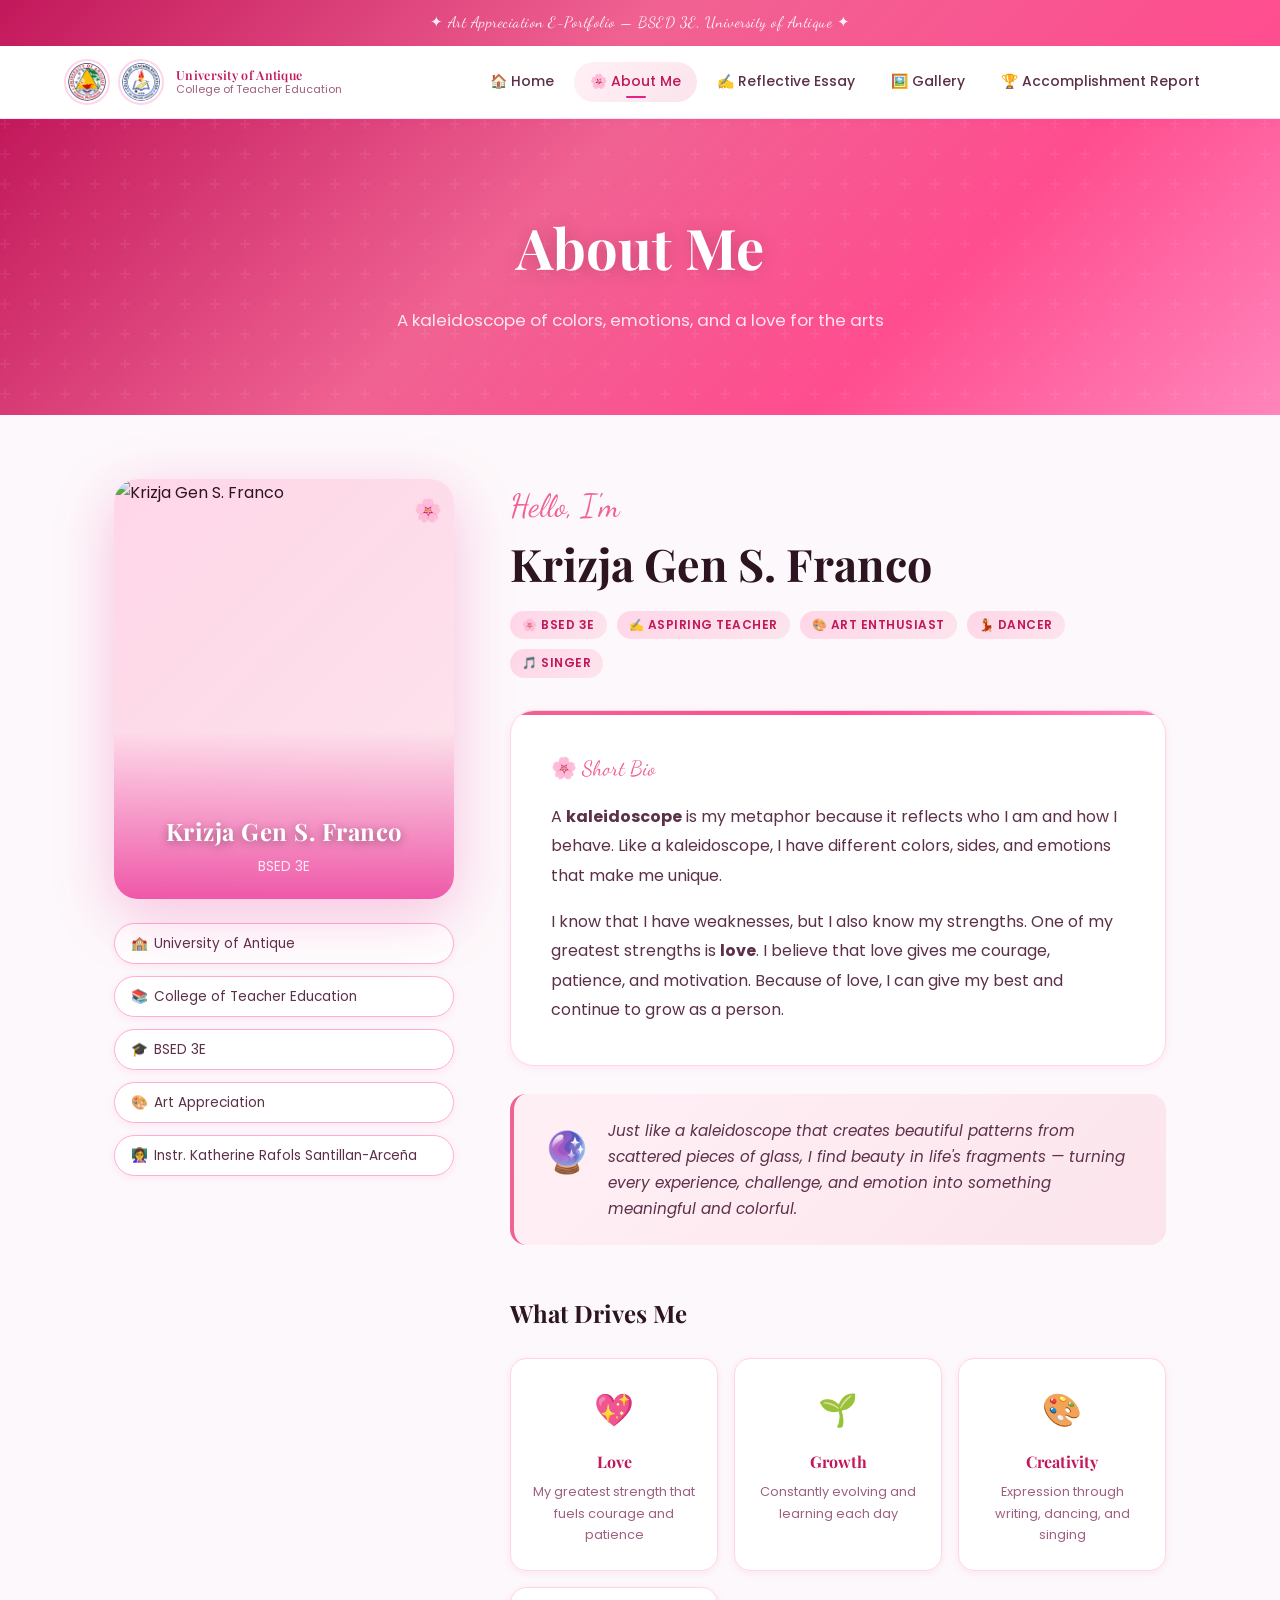
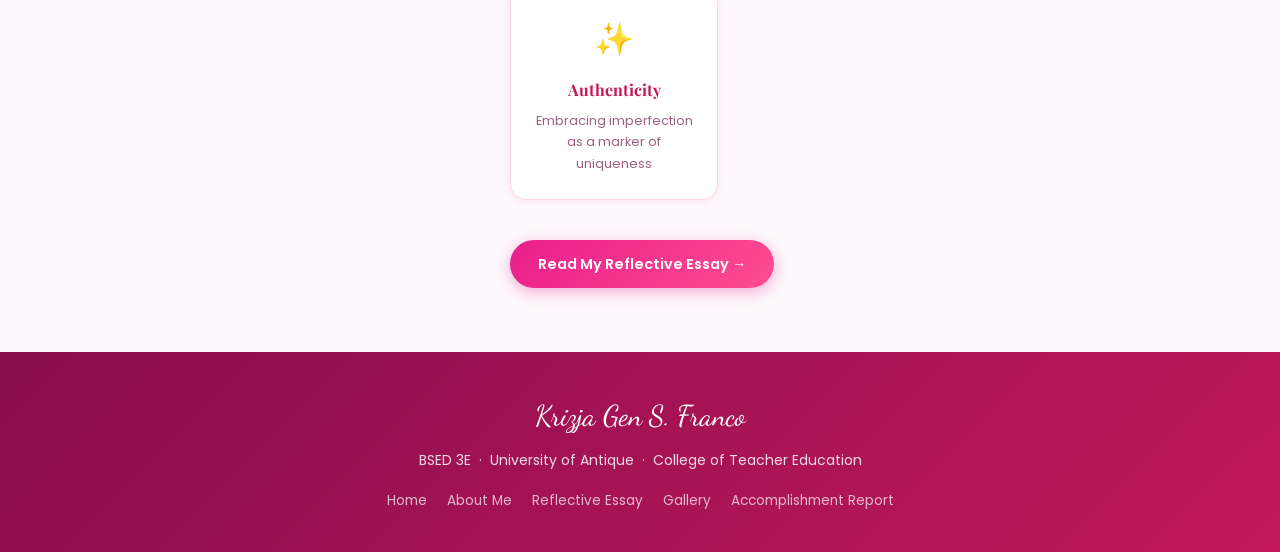
==== Aboutme.html @ 22bf7a2f "first commit" ====
<!DOCTYPE html>
<html lang="en">
<head>
  <meta charset="UTF-8" />
  <meta name="viewport" content="width=device-width, initial-scale=1.0" />
  <title>About Me | Krizja Gen Franco – Art Appreciation E-Portfolio</title>
  <meta name="description" content="Meet Krizja Gen S. Franco, BSED 3E student at the University of Antique, College of Teacher Education." />
  <link rel="stylesheet" href="styles.css" />
  <style>
    /* ── ABOUT PAGE SPECIFIC ── */
    .about-wrap {
      max-width: 1100px;
      margin: 0 auto;
      padding: 64px 24px;
    }

    /* Profile section */
    .profile-section {
      display: grid;
      grid-template-columns: 340px 1fr;
      gap: 56px;
      align-items: start;
    }

    .profile-photo-col {
      position: sticky;
      top: 96px;
    }

    .profile-photo-frame {
      position: relative;
      border-radius: var(--radius-lg);
      overflow: hidden;
      box-shadow: var(--shadow-xl);
    }

    .profile-photo-frame::before {
      content: '';
      position: absolute;
      inset: 0;
      background: linear-gradient(to bottom, transparent 60%, rgba(233, 30, 140, 0.7));
      z-index: 1;
      pointer-events: none;
    }

    /* Decorative corner ornaments */
    .profile-photo-frame::after {
      content: '🌸';
      position: absolute;
      top: 12px;
      right: 12px;
      font-size: 1.4rem;
      z-index: 2;
    }

    .profile-photo {
      width: 100%;
      height: 420px;
      object-fit: cover;
      display: block;
      background: linear-gradient(135deg, var(--pink-100), var(--blush));
    }

    .profile-photo-placeholder {
      width: 100%;
      height: 420px;
      background: linear-gradient(135deg, var(--pink-100), var(--blush));
      display: flex;
      flex-direction: column;
      align-items: center;
      justify-content: center;
      font-size: 5rem;
      gap: 16px;
    }

    .profile-photo-placeholder p {
      font-family: var(--font-accent);
      font-size: 1.1rem;
      color: var(--pink-400);
    }

    .profile-badge {
      position: absolute;
      bottom: 20px;
      left: 0;
      right: 0;
      z-index: 2;
      text-align: center;
    }

    .profile-badge h2 {
      font-family: var(--font-display);
      font-size: 1.5rem;
      color: white;
      text-shadow: 0 2px 10px rgba(0,0,0,0.4);
      letter-spacing: 0.5px;
    }

    .profile-badge .course {
      font-size: 0.85rem;
      color: rgba(255,255,255,0.85);
      margin-top: 4px;
    }

    /* Upload hint */
    .upload-hint {
      margin-top: 16px;
      text-align: center;
      padding: 12px 16px;
      background: var(--pink-50);
      border-radius: var(--radius-md);
      border: 2px dashed var(--pink-200);
      font-size: 0.8rem;
      color: var(--text-light);
    }

    /* Profile info */
    .profile-info-col {}

    .profile-info-col .greeting {
      font-family: var(--font-accent);
      font-size: 2rem;
      color: var(--pink-400);
      margin-bottom: 4px;
    }

    .profile-info-col h1 {
      font-family: var(--font-display);
      font-size: clamp(1.8rem, 3.5vw, 2.8rem);
      color: var(--text-dark);
      line-height: 1.2;
    }

    .info-chips {
      display: flex;
      flex-wrap: wrap;
      gap: 10px;
      margin-top: 20px;
    }

    .info-chip {
      display: flex;
      align-items: center;
      gap: 6px;
      padding: 8px 16px;
      background: white;
      border: 1px solid var(--pink-200);
      border-radius: var(--radius-xl);
      font-size: 0.85rem;
      color: var(--text-mid);
      box-shadow: var(--shadow-sm);
    }

    .info-chip .chip-icon { color: var(--pink-400); }

    /* Bio card */
    .bio-card {
      background: white;
      border-radius: var(--radius-lg);
      padding: 40px;
      margin-top: 32px;
      border: 1px solid var(--pink-100);
      box-shadow: var(--shadow-sm);
      position: relative;
      overflow: hidden;
    }

    .bio-card::before {
      content: '';
      position: absolute;
      top: 0;
      left: 0;
      right: 0;
      height: 4px;
      background: linear-gradient(90deg, var(--pink-400), var(--rose), var(--pink-300));
    }

    .bio-label {
      font-family: var(--font-accent);
      font-size: 1.3rem;
      color: var(--pink-400);
      margin-bottom: 16px;
      display: flex;
      align-items: center;
      gap: 8px;
    }

    .bio-text {
      font-size: 1rem;
      color: var(--text-mid);
      line-height: 1.85;
    }

    .bio-text p + p {
      margin-top: 16px;
    }

    /* Metaphor callout */
    .metaphor-callout {
      margin-top: 28px;
      padding: 24px 28px;
      background: linear-gradient(135deg, var(--pink-50), var(--blush));
      border-radius: var(--radius-md);
      border-left: 4px solid var(--pink-400);
      display: flex;
      gap: 16px;
      align-items: flex-start;
    }

    .metaphor-callout .icon {
      font-size: 2.5rem;
      flex-shrink: 0;
    }

    .metaphor-callout p {
      font-size: 0.95rem;
      color: var(--text-mid);
      line-height: 1.7;
      font-style: italic;
    }

    /* Values section */
    .values-section {
      margin-top: 48px;
    }

    .values-section h3 {
      font-family: var(--font-display);
      font-size: 1.5rem;
      color: var(--text-dark);
      margin-bottom: 24px;
    }

    .values-grid {
      display: grid;
      grid-template-columns: repeat(auto-fit, minmax(180px, 1fr));
      gap: 16px;
    }

    .value-card {
      background: white;
      border: 1px solid var(--pink-100);
      border-radius: var(--radius-md);
      padding: 24px 20px;
      text-align: center;
      transition: all var(--transition);
      box-shadow: var(--shadow-sm);
    }

    .value-card:hover {
      transform: translateY(-4px);
      box-shadow: var(--shadow-md);
      border-color: var(--pink-300);
    }

    .value-card .icon { font-size: 2rem; margin-bottom: 10px; }
    .value-card h4 {
      font-family: var(--font-display);
      font-size: 1rem;
      color: var(--pink-600);
    }
    .value-card p {
      font-size: 0.8rem;
      color: var(--text-light);
      margin-top: 6px;
    }

    @media (max-width: 900px) {
      .profile-section {
        grid-template-columns: 1fr;
      }
      .profile-photo-col { position: static; }
      .profile-photo, .profile-photo-placeholder { height: 320px; }
    }
  </style>
</head>
<body>

  <!-- TOP BANNER -->
  <div class="top-banner">
    ✦ Art Appreciation E-Portfolio — BSED 3E, University of Antique ✦
  </div>

  <!-- NAVIGATION -->
  <nav class="navbar" role="navigation">
    <div class="nav-container">
      <div class="nav-brand">
        <div class="nav-logos">
          <img src="UA LOGO.png"  alt="University of Antique Logo"        class="nav-logo-img" />
          <img src="CTE LOGO.png" alt="College of Teacher Education Logo" class="nav-logo-img" />
        </div>
        <div class="nav-brand-text">
          <span class="uni-name">University of Antique</span>
          <span class="college-name">College of Teacher Education</span>
        </div>
      </div>
      <ul class="nav-links" id="navLinks">
        <li><a href="Home.html"                      >🏠 Home</a></li>
        <li><a href="Aboutme.html"              class="active">🌸 About Me</a></li>
        <li><a href="ReflectiveEssay.html"             >✍️ Reflective Essay</a></li>
        <li><a href="Media.html"                       >🖼️ Gallery</a></li>
        <li><a href="AccomplishmentReport.html"        >🏆 Accomplishment Report</a></li>
      </ul>
      <div class="nav-toggle" id="navToggle" role="button" aria-label="Open menu">
        <span></span><span></span><span></span>
      </div>
    </div>
  </nav>

  <!-- PAGE HERO -->
  <div class="page-hero">
    <h1>About Me</h1>
    <p>A kaleidoscope of colors, emotions, and a love for the arts</p>
  </div>

  <!-- CONTENT -->
  <div class="about-wrap">
    <div class="profile-section">

      <!-- LEFT: Photo Column -->
      <div class="profile-photo-col">
        <div class="profile-photo-frame">
          <!-- Profile photo: save your photo as profile.jpg in this folder -->
          <img
            src="profile.jpg"
            alt="Krizja Gen S. Franco"
            class="profile-photo"
            id="profileImg"
          />
          <div class="profile-badge">
            <h2>Krizja Gen S. Franco</h2>
            <p class="course">BSED 3E</p>
          </div>
        </div>

        <div style="margin-top:24px; display:flex; flex-direction:column; gap:12px;">
          <div class="info-chip"><span class="chip-icon">🏫</span> University of Antique</div>
          <div class="info-chip"><span class="chip-icon">📚</span> College of Teacher Education</div>
          <div class="info-chip"><span class="chip-icon">🎓</span> BSED 3E</div>
          <div class="info-chip"><span class="chip-icon">🎨</span> Art Appreciation</div>
          <div class="info-chip"><span class="chip-icon">👩‍🏫</span> Instr. Katherine Rafols Santillan-Arceña</div>
        </div>
      </div>

      <!-- RIGHT: Info Column -->
      <div class="profile-info-col">
        <p class="greeting">Hello, I'm</p>
        <h1>Krizja Gen S. Franco</h1>

        <div class="info-chips">
          <span class="pink-tag">🌸 BSED 3E</span>
          <span class="pink-tag">✍️ Aspiring Teacher</span>
          <span class="pink-tag">🎨 Art Enthusiast</span>
          <span class="pink-tag">💃 Dancer</span>
          <span class="pink-tag">🎵 Singer</span>
        </div>

        <!-- Bio Card -->
        <div class="bio-card">
          <div class="bio-label">🌸 Short Bio</div>
          <div class="bio-text">
            <p>
              A <strong>kaleidoscope</strong> is my metaphor because it reflects who I am and how I behave. Like a kaleidoscope, I have different colors, sides, and emotions that make me unique.
            </p>
            <p>
              I know that I have weaknesses, but I also know my strengths. One of my greatest strengths is <strong>love</strong>. I believe that love gives me courage, patience, and motivation. Because of love, I can give my best and continue to grow as a person.
            </p>
          </div>
        </div>

        <!-- Metaphor Callout -->
        <div class="metaphor-callout">
          <span class="icon">🔮</span>
          <p>
            Just like a kaleidoscope that creates beautiful patterns from scattered pieces of glass, I find beauty in life's fragments — turning every experience, challenge, and emotion into something meaningful and colorful.
          </p>
        </div>

        <!-- Values -->
        <div class="values-section">
          <h3>What Drives Me</h3>
          <div class="values-grid">
            <div class="value-card">
              <div class="icon">💖</div>
              <h4>Love</h4>
              <p>My greatest strength that fuels courage and patience</p>
            </div>
            <div class="value-card">
              <div class="icon">🌱</div>
              <h4>Growth</h4>
              <p>Constantly evolving and learning each day</p>
            </div>
            <div class="value-card">
              <div class="icon">🎨</div>
              <h4>Creativity</h4>
              <p>Expression through writing, dancing, and singing</p>
            </div>
            <div class="value-card">
              <div class="icon">✨</div>
              <h4>Authenticity</h4>
              <p>Embracing imperfection as a marker of uniqueness</p>
            </div>
          </div>
        </div>

        <div style="margin-top: 40px;">
          <a href="ReflectiveEssay.html" class="btn btn-primary">Read My Reflective Essay →</a>
        </div>
      </div>
    </div>
  </div>

  <!-- FOOTER -->
  <footer>
    <div class="footer-logo">Krizja Gen S. Franco</div>
    <p>BSED 3E &nbsp;·&nbsp; University of Antique &nbsp;·&nbsp; College of Teacher Education</p>
    <nav class="footer-links" aria-label="Footer navigation">
      <a href="Home.html">Home</a>
      <a href="Aboutme.html">About Me</a>
      <a href="ReflectiveEssay.html">Reflective Essay</a>
      <a href="Media.html">Gallery</a>
      <a href="AccomplishmentReport.html">Accomplishment Report</a>
    </nav>
  </footer>

  <script>
    const toggle = document.getElementById('navToggle');
    const links  = document.getElementById('navLinks');
    toggle.addEventListener('click', () => links.classList.toggle('open'));
  </script>
</body>
</html>
---- styles.css ----
/* ============================================================
   Art Appreciation E-Portfolio — Global Styles
   Theme: Pink & White
   ============================================================ */

@import url('https://fonts.googleapis.com/css2?family=Playfair+Display:ital,wght@0,400;0,600;0,700;1,400;1,600&family=Poppins:wght@300;400;500;600;700&family=Dancing+Script:wght@400;600;700&display=swap');

/* ── CSS Custom Properties ── */
:root {
  --pink-50:  #fff0f6;
  --pink-100: #ffd6e8;
  --pink-200: #ffadd2;
  --pink-300: #ff85bb;
  --pink-400: #f06292;
  --pink-500: #e91e8c;
  --pink-600: #c2185b;
  --pink-700: #880e4f;
  --rose:     #ff4d8f;
  --blush:    #fce4ec;
  --petal:    #fdf0f5;
  --white:    #ffffff;
  --off-white:#fdf8fb;
  --text-dark:#2c1420;
  --text-mid: #5c3048;
  --text-light:#9e6080;

  --font-display: 'Playfair Display', serif;
  --font-body:    'Poppins', sans-serif;
  --font-accent:  'Dancing Script', cursive;

  --shadow-sm:  0 2px 8px rgba(233, 30, 140, 0.08);
  --shadow-md:  0 4px 20px rgba(233, 30, 140, 0.15);
  --shadow-lg:  0 8px 40px rgba(233, 30, 140, 0.20);
  --shadow-xl:  0 16px 60px rgba(233, 30, 140, 0.25);

  --radius-sm:  8px;
  --radius-md:  16px;
  --radius-lg:  24px;
  --radius-xl:  40px;

  --transition: 0.3s cubic-bezier(0.4, 0, 0.2, 1);
}

/* ── Reset & Base ── */
*, *::before, *::after { box-sizing: border-box; margin: 0; padding: 0; }

html {
  scroll-behavior: smooth;
  width: 100%;
  height: 100%;
}

body {
  font-family: var(--font-body);
  background-color: var(--off-white);
  color: var(--text-dark);
  line-height: 1.7;
  overflow-x: hidden;
  width: 100%;
  min-height: 100vh;
  margin: 0;
  padding: 0;
}

img { max-width: 100%; display: block; }

a { text-decoration: none; color: inherit; }

/* ── Scrollbar ── */
::-webkit-scrollbar { width: 8px; }
::-webkit-scrollbar-track { background: var(--pink-50); }
::-webkit-scrollbar-thumb { background: var(--pink-300); border-radius: 99px; }
::-webkit-scrollbar-thumb:hover { background: var(--pink-500); }

/* ── Top Banner ── */
.top-banner {
  background: linear-gradient(135deg, var(--pink-600) 0%, var(--pink-400) 50%, var(--rose) 100%);
  padding: 10px 0;
  text-align: center;
  font-family: var(--font-accent);
  font-size: 0.95rem;
  color: rgba(255,255,255,0.9);
  letter-spacing: 0.5px;
  width: 100%;
  display: block;
}

/* ── Navigation ── */
.navbar {
  position: sticky;
  top: 0;
  z-index: 1000;
  background: rgba(255, 255, 255, 0.92);
  backdrop-filter: blur(20px);
  -webkit-backdrop-filter: blur(20px);
  border-bottom: 1px solid rgba(233, 30, 140, 0.12);
  box-shadow: var(--shadow-sm);
  width: 100%;
  left: 0;
  right: 0;
}

.nav-container {
  max-width: 1200px;
  margin: 0 auto;
  padding: 0 24px;
  display: flex;
  align-items: center;
  justify-content: space-between;
  height: 72px;
}

.nav-brand {
  display: flex;
  align-items: center;
  gap: 12px;
}

.nav-logos {
  display: flex;
  gap: 8px;
}

.nav-logo-img {
  height: 46px;
  width: 46px;
  object-fit: contain;
  border-radius: 50%;
  border: 2px solid var(--pink-100);
  background: white;
  padding: 2px;
  transition: transform var(--transition);
}
.nav-logo-img:hover { transform: scale(1.1); }

.nav-brand-text {
  display: flex;
  flex-direction: column;
  line-height: 1.2;
}
.nav-brand-text .uni-name {
  font-family: var(--font-display);
  font-size: 0.78rem;
  font-weight: 600;
  color: var(--pink-600);
  letter-spacing: 0.3px;
}
.nav-brand-text .college-name {
  font-size: 0.68rem;
  color: var(--text-light);
  font-weight: 400;
}

.nav-links {
  display: flex;
  list-style: none;
  gap: 4px;
}

.nav-links a {
  display: flex;
  align-items: center;
  gap: 6px;
  padding: 8px 16px;
  border-radius: var(--radius-xl);
  font-size: 0.875rem;
  font-weight: 500;
  color: var(--text-mid);
  transition: all var(--transition);
  position: relative;
}

.nav-links a:hover,
.nav-links a.active {
  background: linear-gradient(135deg, var(--pink-50), var(--blush));
  color: var(--pink-600);
}

.nav-links a.active::after {
  content: '';
  position: absolute;
  bottom: 4px;
  left: 50%;
  transform: translateX(-50%);
  width: 20px;
  height: 2px;
  background: var(--pink-500);
  border-radius: 99px;
}

/* Hamburger */
.nav-toggle {
  display: none;
  flex-direction: column;
  gap: 5px;
  cursor: pointer;
  padding: 4px;
}
.nav-toggle span {
  display: block;
  width: 24px;
  height: 2px;
  background: var(--pink-500);
  border-radius: 99px;
  transition: all var(--transition);
}

/* ── Page Hero ── */
.page-hero {
  background: linear-gradient(135deg, var(--pink-600) 0%, var(--pink-400) 40%, var(--rose) 70%, var(--pink-300) 100%);
  padding: 80px 24px;
  text-align: center;
  position: relative;
  overflow: hidden;
  width: 100%;
  box-sizing: border-box;
}

.page-hero::before {
  content: '';
  position: absolute;
  inset: 0;
  background: url("data:image/svg+xml,%3Csvg width='60' height='60' viewBox='0 0 60 60' xmlns='http://www.w3.org/2000/svg'%3E%3Cg fill='none' fill-rule='evenodd'%3E%3Cg fill='%23ffffff' fill-opacity='0.06'%3E%3Cpath d='M36 34v-4h-2v4h-4v2h4v4h2v-4h4v-2h-4zm0-30V0h-2v4h-4v2h4v4h2V6h4V4h-4zM6 34v-4H4v4H0v2h4v4h2v-4h4v-2H6zM6 4V0H4v4H0v2h4v4h2V6h4V4H6z'/%3E%3C/g%3E%3C/g%3E%3C/svg%3E");
}

.page-hero h1 {
  font-family: var(--font-display);
  font-size: clamp(2rem, 5vw, 3.5rem);
  color: white;
  text-shadow: 0 2px 20px rgba(0,0,0,0.2);
  position: relative;
  z-index: 1;
}

.page-hero p {
  color: rgba(255,255,255,0.85);
  font-size: 1.05rem;
  margin-top: 12px;
  position: relative;
  z-index: 1;
}

/* ── Main Content Container ── */
.main-content {
  max-width: 1200px;
  margin: 0 auto;
  padding: 0 24px 80px;
}

/* ── Section Heading ── */
.section-heading {
  text-align: center;
  margin-bottom: 48px;
}

.section-heading .eyebrow {
  font-family: var(--font-accent);
  font-size: 1.2rem;
  color: var(--pink-400);
  display: block;
  margin-bottom: 8px;
}

.section-heading h2 {
  font-family: var(--font-display);
  font-size: clamp(1.6rem, 3vw, 2.4rem);
  color: var(--text-dark);
}

.section-heading .divider {
  display: flex;
  align-items: center;
  gap: 12px;
  margin-top: 16px;
  justify-content: center;
}

.section-heading .divider::before,
.section-heading .divider::after {
  content: '';
  flex: 1;
  max-width: 80px;
  height: 1px;
  background: linear-gradient(to right, transparent, var(--pink-300));
}

.section-heading .divider::after {
  background: linear-gradient(to left, transparent, var(--pink-300));
}

.section-heading .divider span {
  font-size: 1.2rem;
}

/* ── Card ── */
.card {
  background: white;
  border-radius: var(--radius-lg);
  box-shadow: var(--shadow-sm);
  overflow: hidden;
  transition: box-shadow var(--transition), transform var(--transition);
  border: 1px solid var(--pink-100);
}

.card:hover {
  box-shadow: var(--shadow-md);
  transform: translateY(-4px);
}

/* ── Pink Tag ── */
.pink-tag {
  display: inline-block;
  background: linear-gradient(135deg, var(--pink-100), var(--blush));
  color: var(--pink-600);
  font-size: 0.75rem;
  font-weight: 600;
  padding: 4px 12px;
  border-radius: 99px;
  letter-spacing: 0.5px;
  text-transform: uppercase;
}

/* ── Buttons ── */
.btn {
  display: inline-flex;
  align-items: center;
  gap: 8px;
  padding: 12px 28px;
  border-radius: var(--radius-xl);
  font-family: var(--font-body);
  font-size: 0.9rem;
  font-weight: 600;
  cursor: pointer;
  border: none;
  transition: all var(--transition);
  text-decoration: none;
}

.btn-primary {
  background: linear-gradient(135deg, var(--pink-500), var(--rose));
  color: white;
  box-shadow: 0 4px 15px rgba(233, 30, 140, 0.35);
}

.btn-primary:hover {
  transform: translateY(-2px);
  box-shadow: 0 6px 25px rgba(233, 30, 140, 0.5);
}

.btn-outline {
  border: 2px solid var(--pink-300);
  color: var(--pink-600);
  background: transparent;
}

.btn-outline:hover {
  background: var(--pink-50);
}

/* ── Footer ── */
footer {
  background: linear-gradient(135deg, var(--pink-700) 0%, var(--pink-600) 100%);
  color: rgba(255,255,255,0.85);
  text-align: center;
  padding: 40px 24px;
  width: 100%;
  box-sizing: border-box;
}

footer p {
  font-size: 0.875rem;
  margin-top: 8px;
}

footer .footer-logo {
  font-family: var(--font-accent);
  font-size: 1.8rem;
  color: white;
}

footer .footer-links {
  display: flex;
  justify-content: center;
  gap: 20px;
  margin-top: 16px;
  flex-wrap: wrap;
}

footer .footer-links a {
  color: rgba(255,255,255,0.7);
  font-size: 0.85rem;
  transition: color var(--transition);
}

footer .footer-links a:hover { color: white; }

/* ── Floating Petals Animation ── */
@keyframes floatUp {
  0%   { transform: translateY(0) rotate(0deg) scale(1); opacity: 0.7; }
  50%  { transform: translateY(-60px) rotate(180deg) scale(1.1); opacity: 0.4; }
  100% { transform: translateY(-120px) rotate(360deg) scale(0.8); opacity: 0; }
}

/* ── Poem / Quote Styles ── */
.poem-block {
  background: linear-gradient(135deg, var(--pink-50), var(--blush));
  border-left: 4px solid var(--pink-400);
  border-radius: 0 var(--radius-md) var(--radius-md) 0;
  padding: 24px 32px;
  margin: 24px 0;
  font-family: var(--font-display);
  font-style: italic;
  color: var(--text-mid);
  position: relative;
}

.poem-block::before {
  content: '\201C';
  font-size: 4rem;
  color: var(--pink-200);
  position: absolute;
  top: -10px;
  left: 12px;
  line-height: 1;
  font-family: var(--font-display);
}

/* ── Fade-in Animation ── */
@keyframes fadeInUp {
  from { opacity: 0; transform: translateY(30px); }
  to   { opacity: 1; transform: translateY(0); }
}

.fade-in {
  animation: fadeInUp 0.7s ease forwards;
}

.fade-in-delay-1 { animation-delay: 0.1s; }
.fade-in-delay-2 { animation-delay: 0.2s; }
.fade-in-delay-3 { animation-delay: 0.3s; }

/* ── Responsive ── */
@media (max-width: 768px) {
  .nav-links {
    display: none;
    position: fixed;
    inset: 72px 0 0 0;
    background: rgba(255,255,255,0.98);
    flex-direction: column;
    align-items: center;
    justify-content: center;
    gap: 16px;
    backdrop-filter: blur(20px);
  }

  .nav-links.open { display: flex; }

  .nav-links a {
    font-size: 1.1rem;
    padding: 12px 32px;
  }

  .nav-toggle { display: flex; }

  .page-hero { padding: 60px 24px; }
}
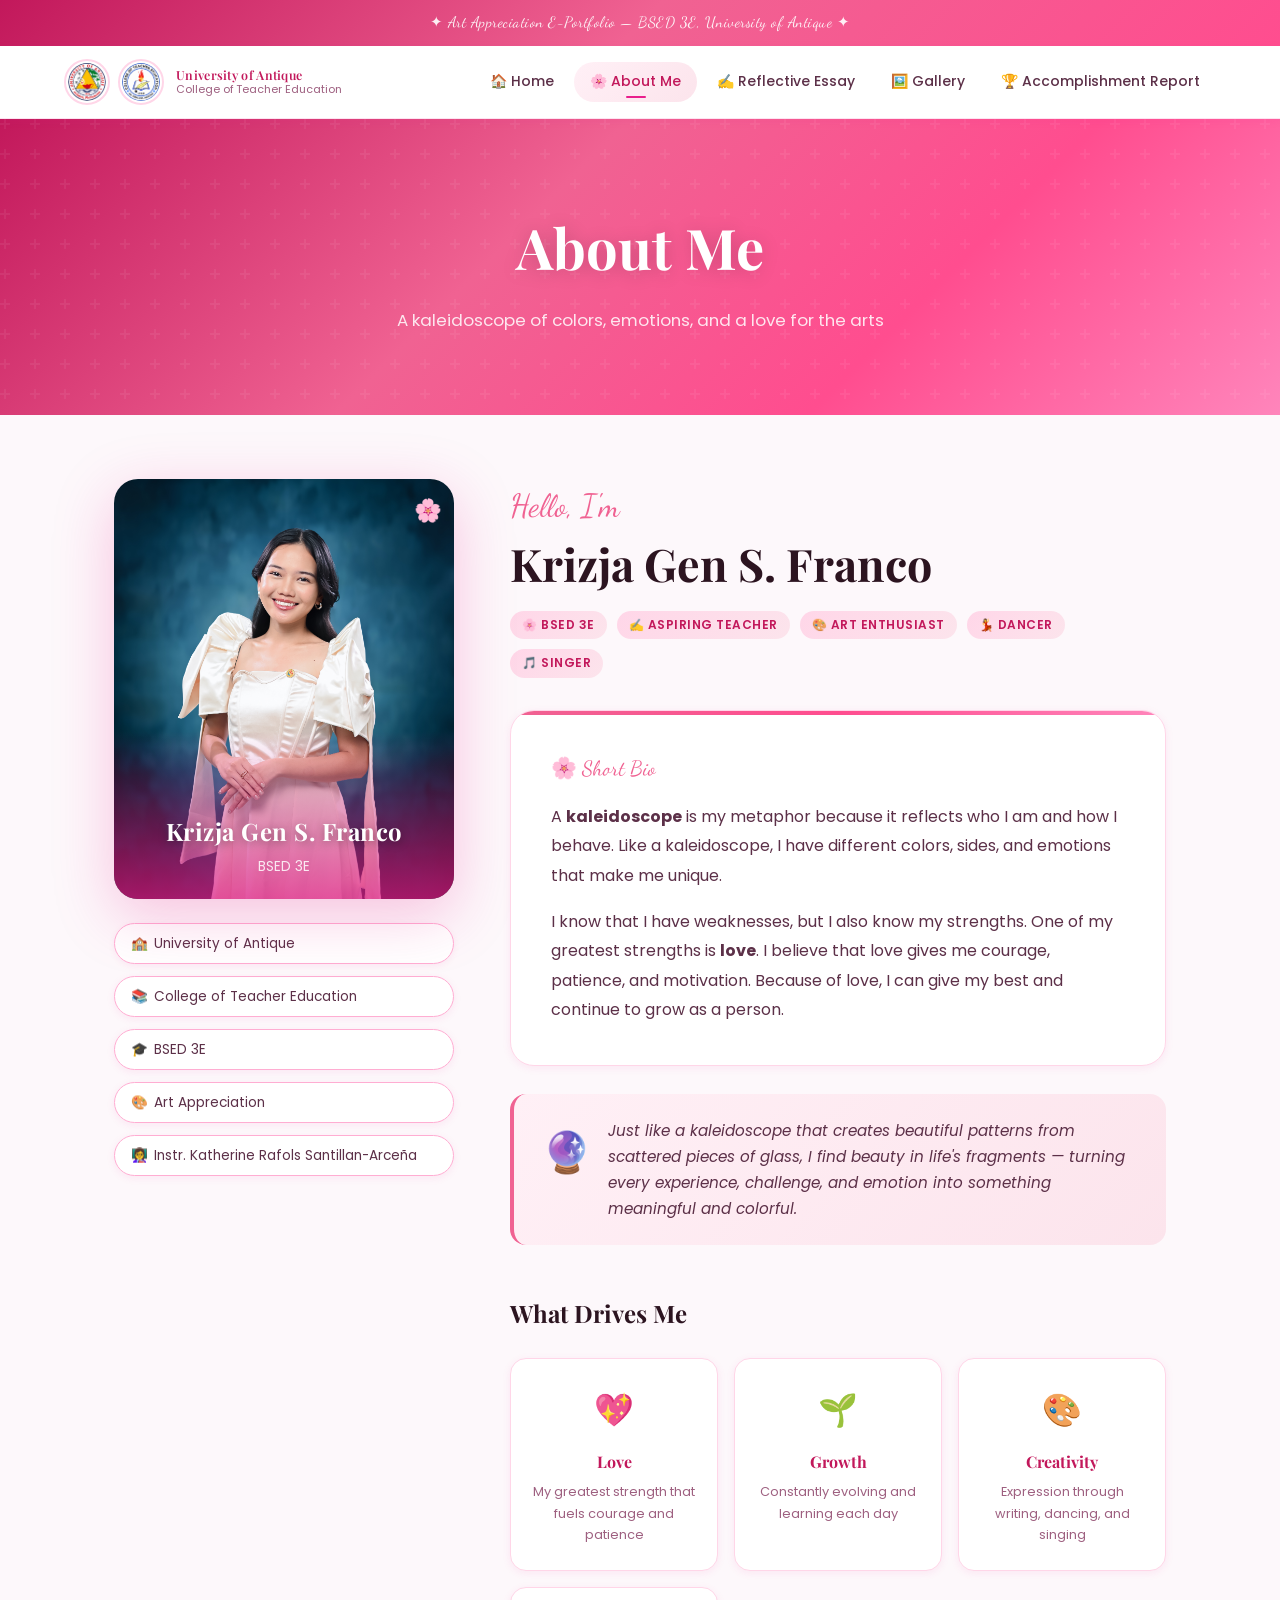
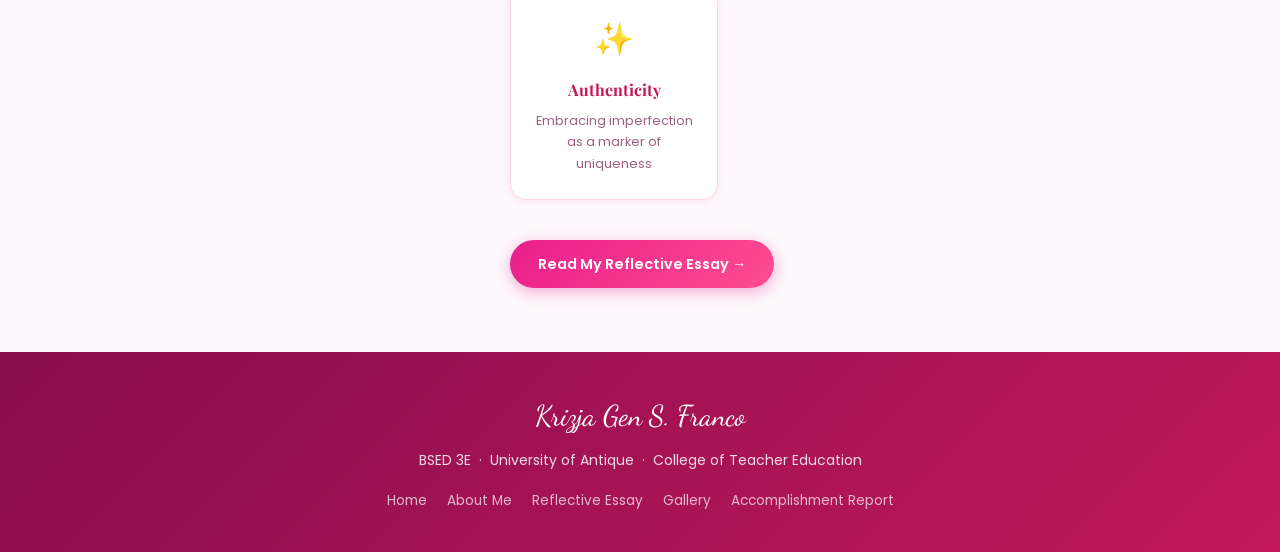
==== commit e0b6bf44: "update" ====
--- a/Aboutme.html
+++ b/Aboutme.html
@@ -322,7 +322,7 @@
         <div class="profile-photo-frame">
           <!-- Profile photo: save your photo as profile.jpg in this folder -->
           <img
-            src="profile.jpg"
+            src="aboutmepic.jpg"
             alt="Krizja Gen S. Franco"
             class="profile-photo"
             id="profileImg"
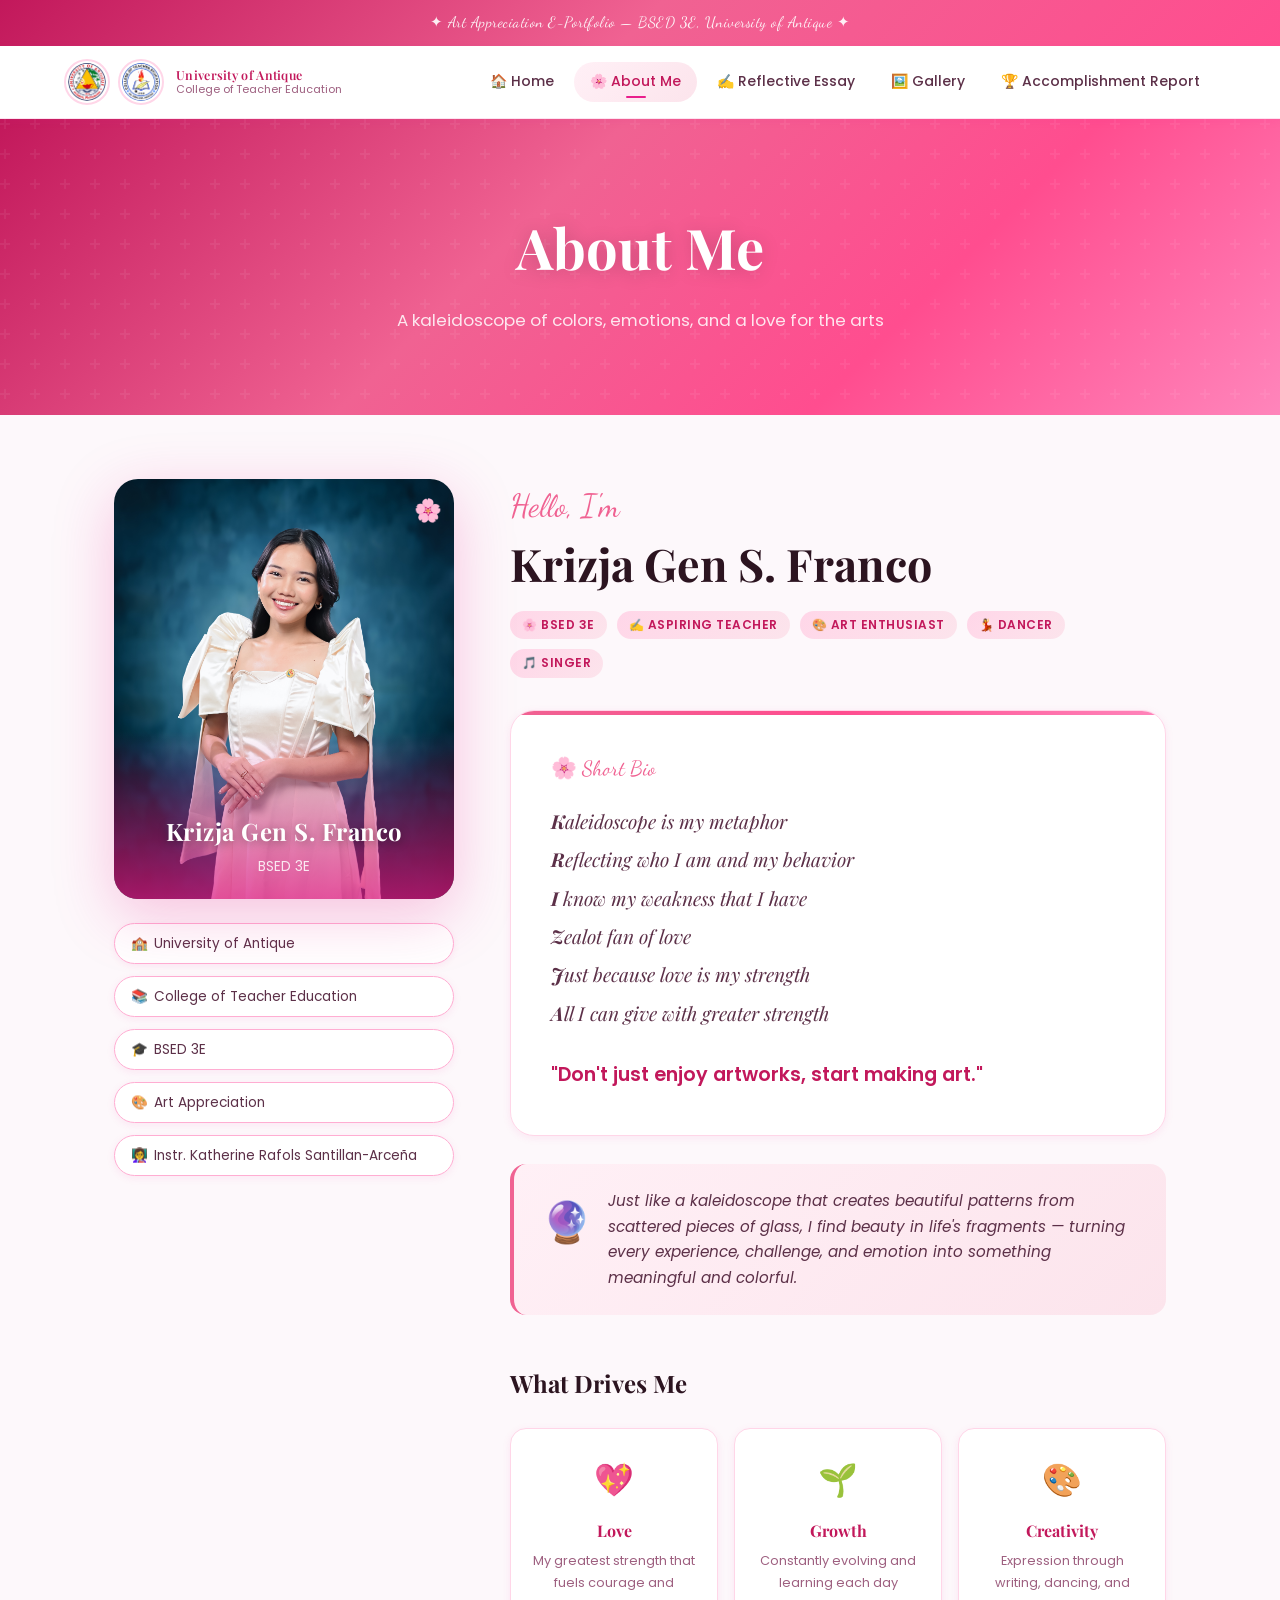
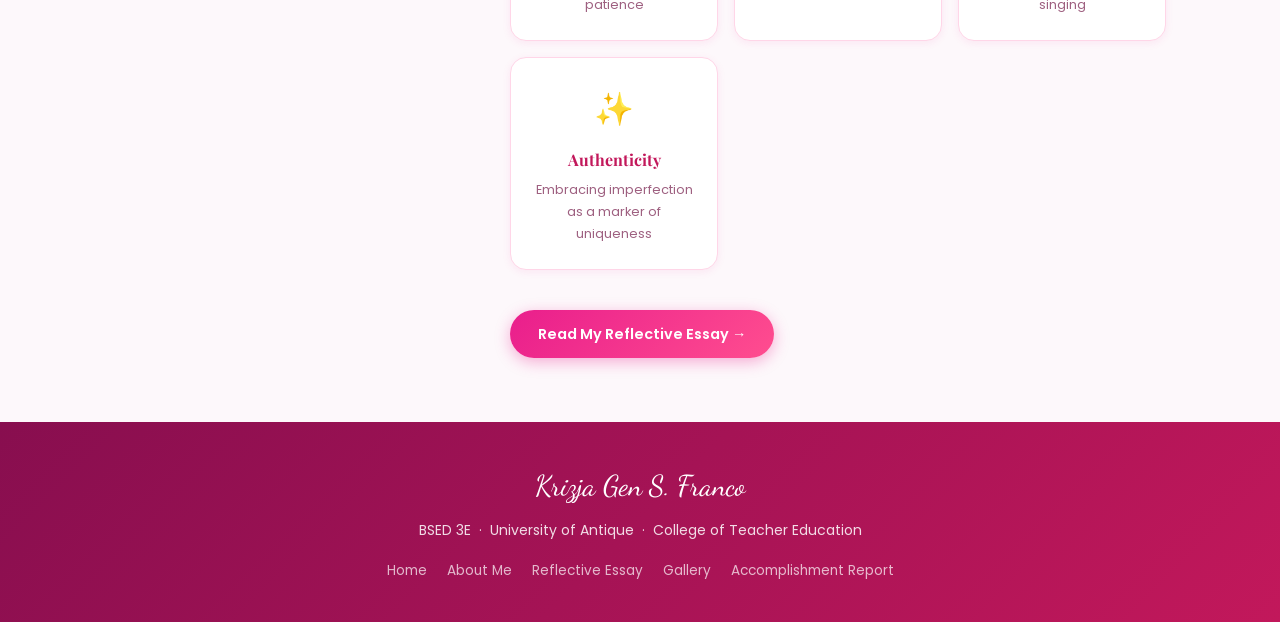
==== commit a77a2825: "update" ====
--- a/Aboutme.html
+++ b/Aboutme.html
@@ -273,6 +273,7 @@
       .profile-photo, .profile-photo-placeholder { height: 320px; }
     }
   </style>
+  <link rel="icon" type="image/png" href="UA LOGO.png" />
 </head>
 <body>
 
@@ -358,12 +359,17 @@
         <!-- Bio Card -->
         <div class="bio-card">
           <div class="bio-label">🌸 Short Bio</div>
-          <div class="bio-text">
+          <div class="bio-text" style="font-family: var(--font-display); font-style: italic; font-size: 1.2rem; line-height: 2; color: var(--text-mid);">
             <p>
-              A <strong>kaleidoscope</strong> is my metaphor because it reflects who I am and how I behave. Like a kaleidoscope, I have different colors, sides, and emotions that make me unique.
+              <strong>K</strong>aleidoscope is my metaphor<br>
+              <strong>R</strong>eflecting who I am and my behavior<br>
+              <strong>I</strong> know my weakness that I have<br>
+              <strong>Z</strong>ealot fan of love<br>
+              <strong>J</strong>ust because love is my strength<br>
+              <strong>A</strong>ll I can give with greater strength
             </p>
-            <p>
-              I know that I have weaknesses, but I also know my strengths. One of my greatest strengths is <strong>love</strong>. I believe that love gives me courage, patience, and motivation. Because of love, I can give my best and continue to grow as a person.
+            <p style="margin-top: 24px; font-weight: 600; color: var(--pink-600); font-style: normal; font-family: var(--font-body);">
+              "Don't just enjoy artworks, start making art."
             </p>
           </div>
         </div>
--- a/styles.css
+++ b/styles.css
@@ -443,24 +443,39 @@
 @media (max-width: 768px) {
   .nav-links {
     display: none;
-    position: fixed;
-    inset: 72px 0 0 0;
-    background: rgba(255,255,255,0.98);
+    position: absolute;
+    top: 100%;
+    left: 0;
+    width: 100%;
+    height: calc(100vh - 72px);
+    background: rgba(255, 255, 255, 0.98);
     flex-direction: column;
     align-items: center;
-    justify-content: center;
-    gap: 16px;
+    justify-content: flex-start;
+    padding-top: 40px;
+    gap: 20px;
     backdrop-filter: blur(20px);
+    -webkit-backdrop-filter: blur(20px);
+    z-index: 9999;
+    box-shadow: 0 10px 20px rgba(0,0,0,0.05);
   }
 
   .nav-links.open { display: flex; }
 
   .nav-links a {
-    font-size: 1.1rem;
+    font-size: 1.2rem;
     padding: 12px 32px;
+    width: 100%;
+    text-align: center;
   }
 
   .nav-toggle { display: flex; }
 
   .page-hero { padding: 60px 24px; }
 }
+
+@media (max-width: 480px) {
+  .nav-brand-text .uni-name { font-size: 0.65rem; }
+  .nav-brand-text .college-name { font-size: 0.55rem; }
+  .nav-logo-img { height: 36px; width: 36px; }
+}
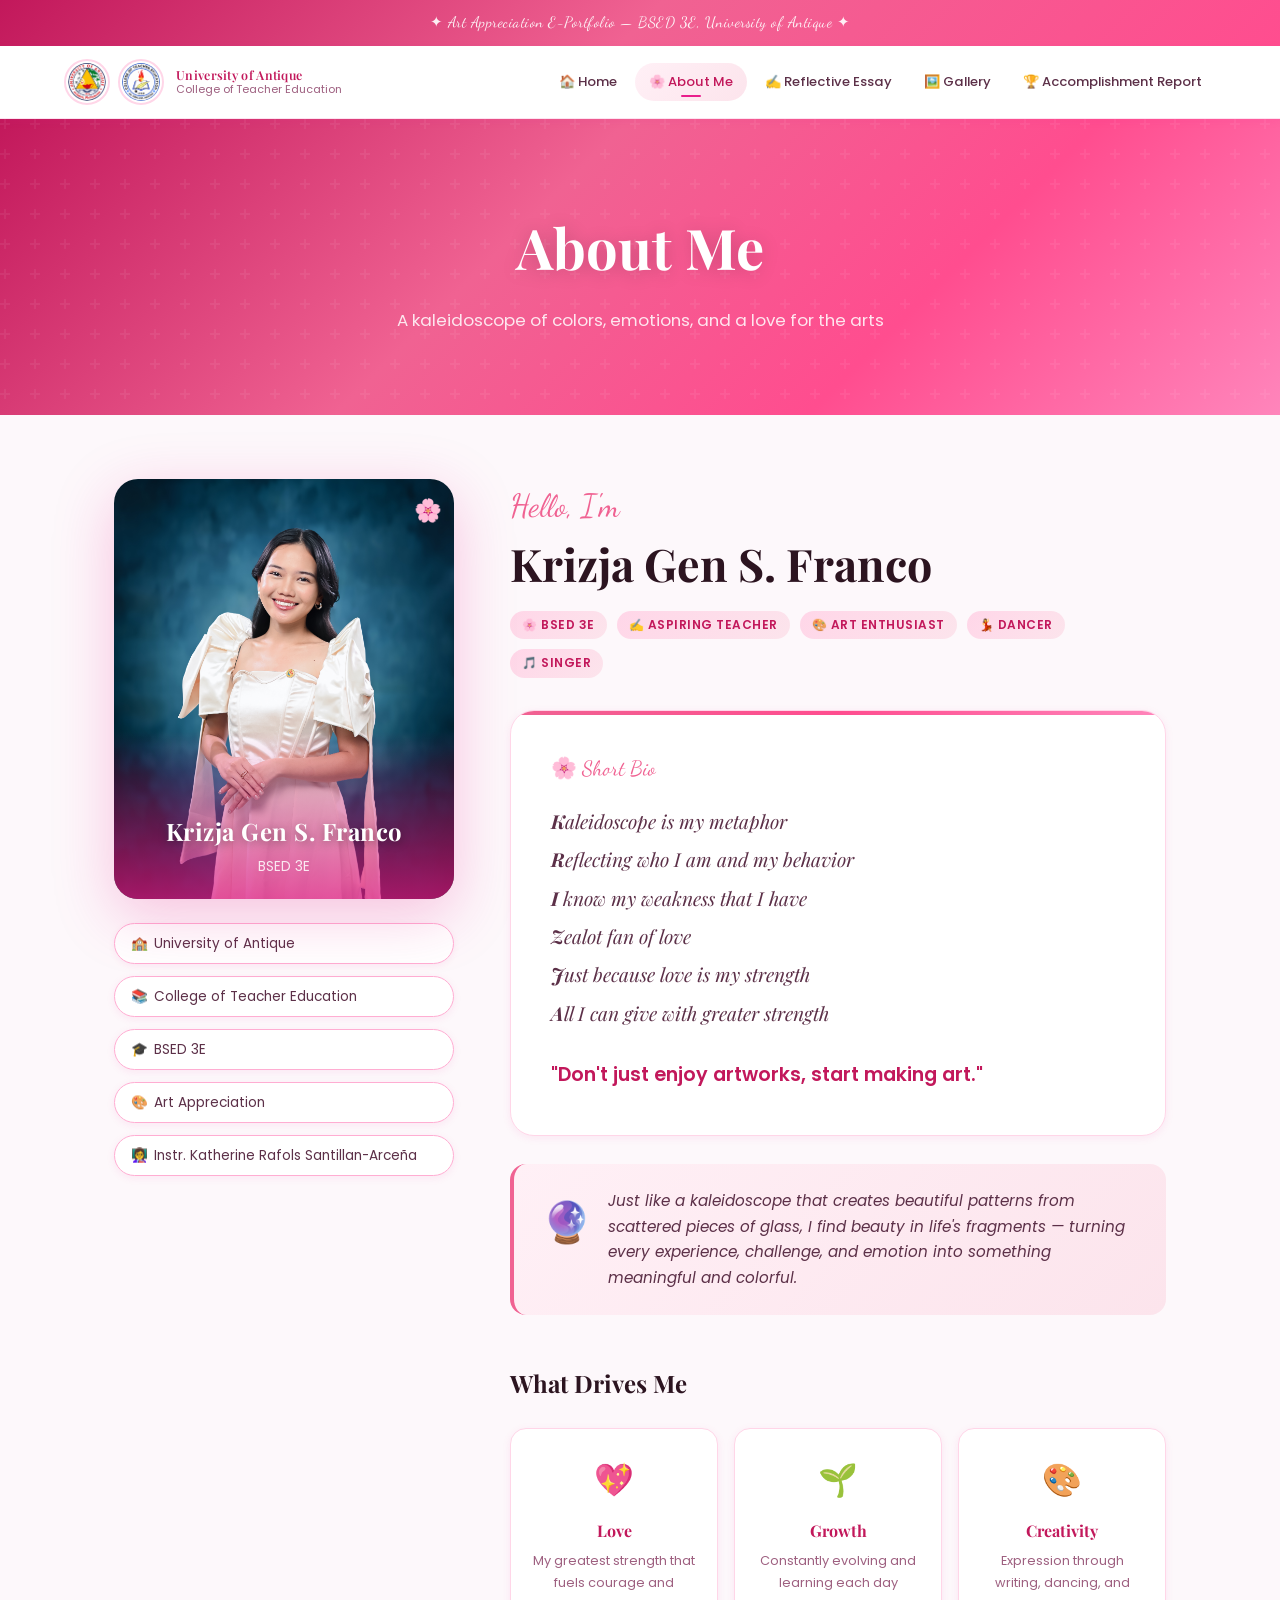
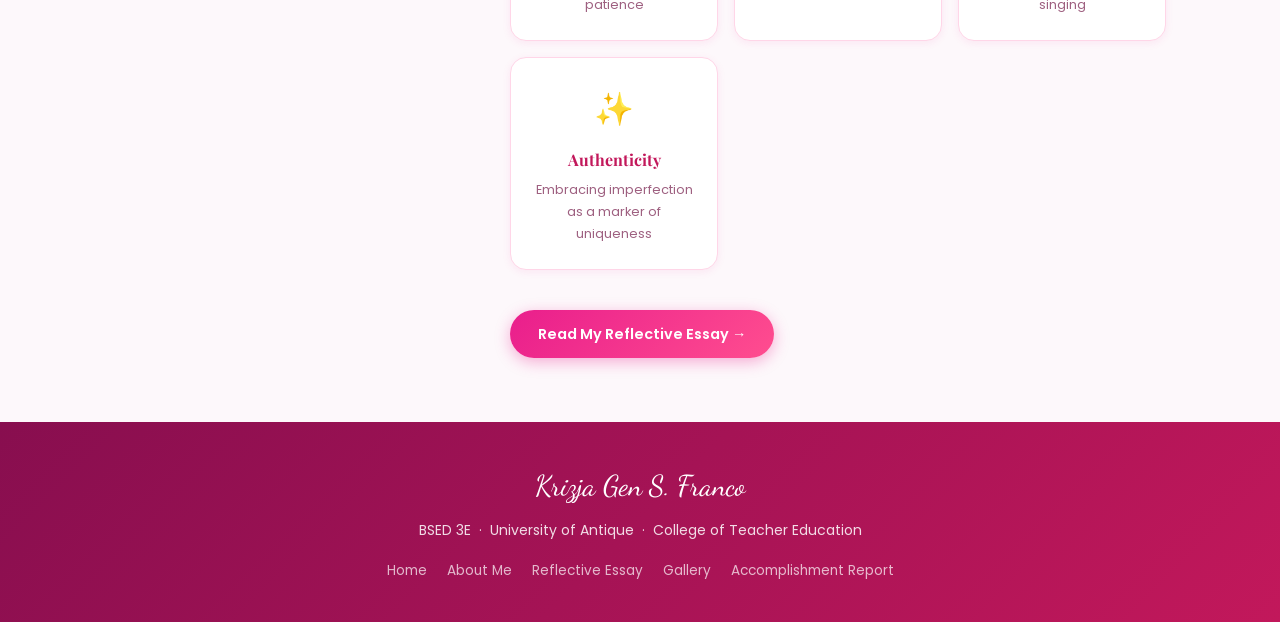
==== commit 3e2d5103: "update" ====
--- a/Aboutme.html
+++ b/Aboutme.html
@@ -265,12 +265,54 @@
       margin-top: 6px;
     }
 
+    /* ── Responsive: Large screens ── */
+    @media (min-width: 1400px) {
+      .about-wrap { max-width: 1300px; }
+      .profile-section { grid-template-columns: 380px 1fr; gap: 72px; }
+    }
+
+    /* ── Responsive: Tablet (900px and below) ── */
     @media (max-width: 900px) {
       .profile-section {
         grid-template-columns: 1fr;
+        gap: 36px;
       }
       .profile-photo-col { position: static; }
       .profile-photo, .profile-photo-placeholder { height: 320px; }
+      .about-wrap { padding: 48px 20px; }
+      .bio-card { padding: 28px 24px; }
+      .values-grid { grid-template-columns: repeat(2, 1fr); }
+    }
+
+    /* ── Responsive: Small mobile ── */
+    @media (max-width: 480px) {
+      .about-wrap { padding: 32px 16px; }
+      .profile-photo, .profile-photo-placeholder { height: 260px; }
+      .profile-badge h2 { font-size: 1.2rem; }
+      .profile-badge .course { font-size: 0.78rem; }
+      .profile-info-col .greeting { font-size: 1.6rem; }
+      .profile-info-col h1 { font-size: 1.6rem; }
+      .info-chips { gap: 8px; }
+      .info-chip { padding: 6px 12px; font-size: 0.78rem; }
+      .bio-card { padding: 24px 18px; margin-top: 24px; }
+      .bio-card .bio-text { font-size: 1rem; line-height: 1.8; }
+      .metaphor-callout { flex-direction: column; padding: 18px 16px; gap: 10px; }
+      .metaphor-callout .icon { font-size: 2rem; }
+      .metaphor-callout p { font-size: 0.88rem; }
+      .values-section { margin-top: 36px; }
+      .values-section h3 { font-size: 1.25rem; }
+      .values-grid { grid-template-columns: 1fr 1fr; gap: 10px; }
+      .value-card { padding: 18px 14px; }
+      .value-card .icon { font-size: 1.6rem; }
+      .value-card h4 { font-size: 0.9rem; }
+      .value-card p { font-size: 0.72rem; }
+    }
+
+    /* ── Responsive: Extra small ── */
+    @media (max-width: 360px) {
+      .profile-photo, .profile-photo-placeholder { height: 220px; }
+      .values-grid { grid-template-columns: 1fr; }
+      .bio-card .bio-text { font-size: 0.92rem; }
     }
   </style>
   <link rel="icon" type="image/png" href="UA LOGO.png" />
--- a/styles.css
+++ b/styles.css
@@ -75,14 +75,18 @@
 /* ── Top Banner ── */
 .top-banner {
   background: linear-gradient(135deg, var(--pink-600) 0%, var(--pink-400) 50%, var(--rose) 100%);
-  padding: 10px 0;
+  padding: 10px 16px;
   text-align: center;
   font-family: var(--font-accent);
-  font-size: 0.95rem;
+  font-size: clamp(0.7rem, 2.5vw, 0.95rem);
   color: rgba(255,255,255,0.9);
   letter-spacing: 0.5px;
   width: 100%;
   display: block;
+  box-sizing: border-box;
+  overflow: hidden;
+  white-space: nowrap;
+  text-overflow: ellipsis;
 }
 
 /* ── Navigation ── */
@@ -168,6 +172,7 @@
   color: var(--text-mid);
   transition: all var(--transition);
   position: relative;
+  white-space: nowrap;
 }
 
 .nav-links a:hover,
@@ -194,7 +199,11 @@
   flex-direction: column;
   gap: 5px;
   cursor: pointer;
-  padding: 4px;
+  padding: 8px;
+  min-width: 44px;
+  min-height: 44px;
+  align-items: center;
+  justify-content: center;
 }
 .nav-toggle span {
   display: block;
@@ -440,6 +449,29 @@
 .fade-in-delay-3 { animation-delay: 0.3s; }
 
 /* ── Responsive ── */
+
+/* Large screens (1400px+) */
+@media (min-width: 1400px) {
+  .nav-container { max-width: 1400px; }
+  .main-content { max-width: 1400px; }
+  .page-hero { padding: 100px 48px; }
+  .page-hero h1 { font-size: 3.8rem; }
+  footer { padding: 56px 48px; }
+}
+
+/* Desktop (1024px–1399px) */
+@media (min-width: 1024px) and (max-width: 1399px) {
+  .nav-links a { padding: 8px 14px; font-size: 0.82rem; }
+}
+
+/* Tablet (769px–1023px) */
+@media (min-width: 769px) and (max-width: 1023px) {
+  .nav-links a { padding: 6px 10px; font-size: 0.78rem; gap: 4px; }
+  .nav-logo-img { height: 38px; width: 38px; }
+  .page-hero { padding: 64px 24px; }
+}
+
+/* Mobile (768px and below) */
 @media (max-width: 768px) {
   .nav-links {
     display: none;
@@ -447,35 +479,93 @@
     top: 100%;
     left: 0;
     width: 100%;
-    height: calc(100vh - 72px);
+    max-height: calc(100vh - 72px);
+    overflow-y: auto;
     background: rgba(255, 255, 255, 0.98);
     flex-direction: column;
     align-items: center;
     justify-content: flex-start;
-    padding-top: 40px;
-    gap: 20px;
+    padding: 32px 24px;
+    gap: 8px;
     backdrop-filter: blur(20px);
     -webkit-backdrop-filter: blur(20px);
     z-index: 9999;
-    box-shadow: 0 10px 20px rgba(0,0,0,0.05);
+    box-shadow: 0 10px 30px rgba(0,0,0,0.1);
+    border-bottom: 2px solid var(--pink-100);
   }
 
-  .nav-links.open { display: flex; }
+  .nav-links.open {
+    display: flex;
+    animation: slideDown 0.3s ease forwards;
+  }
+
+  @keyframes slideDown {
+    from { opacity: 0; transform: translateY(-10px); }
+    to   { opacity: 1; transform: translateY(0); }
+  }
+
+  .nav-links li { width: 100%; }
 
   .nav-links a {
-    font-size: 1.2rem;
-    padding: 12px 32px;
+    font-size: 1.05rem;
+    padding: 14px 24px;
     width: 100%;
     text-align: center;
+    justify-content: center;
+    border-radius: var(--radius-md);
+    min-height: 48px;
   }
 
+  .nav-links a:hover,
+  .nav-links a.active {
+    background: linear-gradient(135deg, var(--pink-50), var(--blush));
+  }
+
   .nav-toggle { display: flex; }
 
-  .page-hero { padding: 60px 24px; }
-}
-
+  .page-hero { padding: 56px 20px; }
+  .page-hero h1 { font-size: clamp(1.6rem, 6vw, 2.4rem); }
+  .page-hero p { font-size: 0.9rem; }
+
+  .section-heading h2 { font-size: 1.5rem; }
+
+  footer { padding: 32px 20px; }
+  footer .footer-logo { font-size: 1.4rem; }
+  footer p { font-size: 0.78rem; }
+  footer .footer-links { gap: 12px; }
+  footer .footer-links a { font-size: 0.78rem; }
+
+  .btn { padding: 10px 22px; font-size: 0.85rem; }
+}
+
+/* Small mobile (480px and below) */
 @media (max-width: 480px) {
   .nav-brand-text .uni-name { font-size: 0.65rem; }
   .nav-brand-text .college-name { font-size: 0.55rem; }
-  .nav-logo-img { height: 36px; width: 36px; }
-}
+  .nav-logo-img { height: 34px; width: 34px; }
+  .nav-container { padding: 0 12px; height: 64px; }
+
+  .top-banner { padding: 8px 12px; font-size: 0.65rem; }
+
+  .page-hero { padding: 44px 16px; }
+  .page-hero h1 { font-size: 1.5rem; }
+  .page-hero p { font-size: 0.82rem; margin-top: 8px; }
+
+  .section-heading h2 { font-size: 1.3rem; }
+  .section-heading .eyebrow { font-size: 1rem; }
+
+  .pink-tag { font-size: 0.68rem; padding: 3px 10px; }
+
+  footer { padding: 28px 16px; }
+  footer .footer-logo { font-size: 1.2rem; }
+  footer .footer-links { gap: 8px; }
+  footer .footer-links a { font-size: 0.72rem; }
+}
+
+/* Extra small (360px and below) */
+@media (max-width: 360px) {
+  .nav-brand-text { display: none; }
+  .nav-logos { gap: 4px; }
+  .nav-logo-img { height: 30px; width: 30px; }
+  .page-hero h1 { font-size: 1.3rem; }
+}
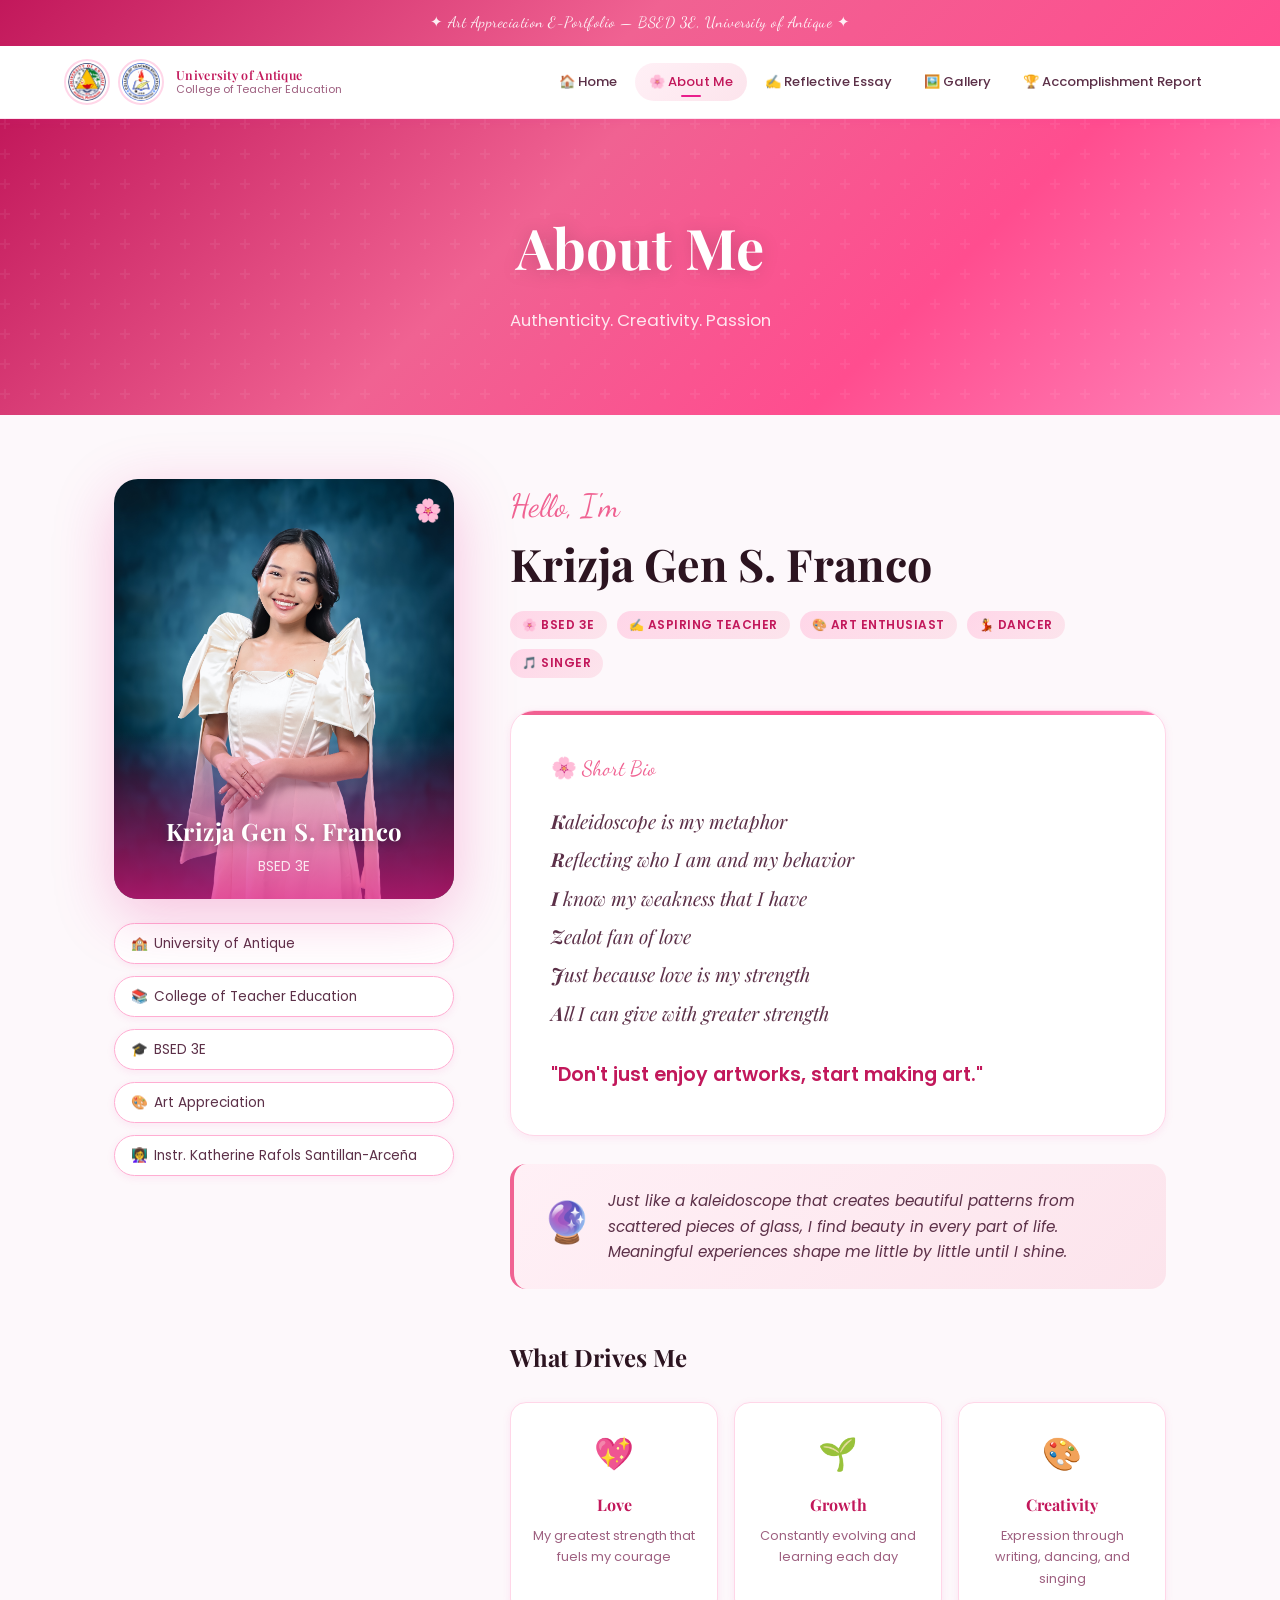
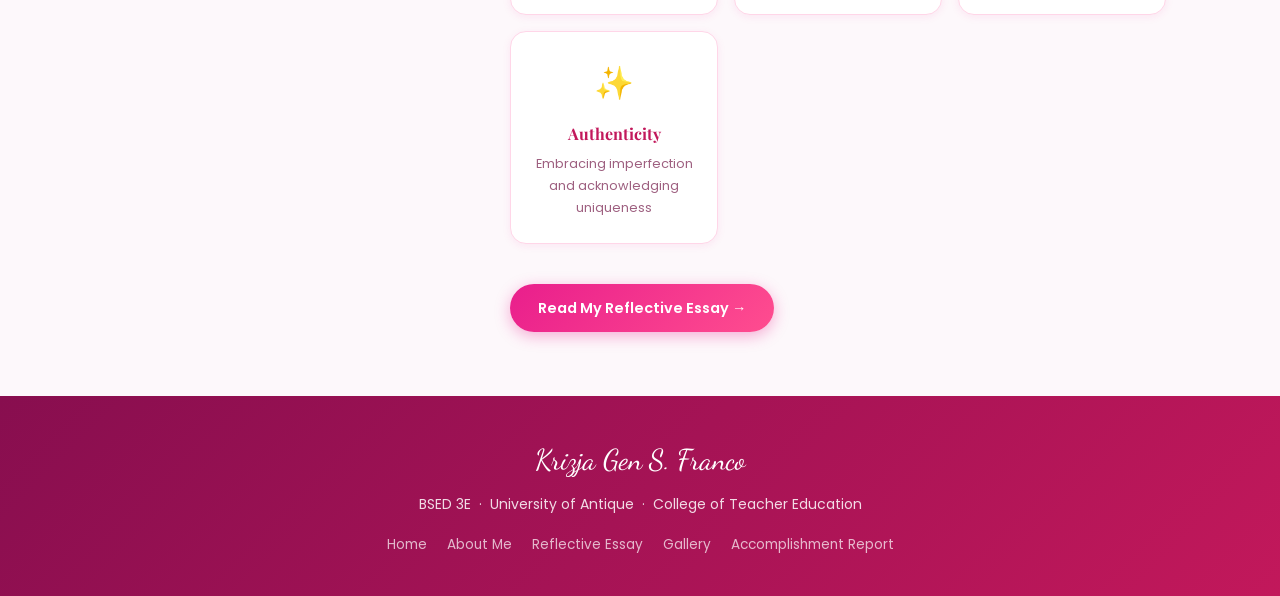
==== commit abe3aa7a: "update" ====
--- a/Aboutme.html
+++ b/Aboutme.html
@@ -353,7 +353,7 @@
   <!-- PAGE HERO -->
   <div class="page-hero">
     <h1>About Me</h1>
-    <p>A kaleidoscope of colors, emotions, and a love for the arts</p>
+    <p>Authenticity. Creativity. Passion</p>
   </div>
 
   <!-- CONTENT -->
@@ -420,7 +420,7 @@
         <div class="metaphor-callout">
           <span class="icon">🔮</span>
           <p>
-            Just like a kaleidoscope that creates beautiful patterns from scattered pieces of glass, I find beauty in life's fragments — turning every experience, challenge, and emotion into something meaningful and colorful.
+            Just like a kaleidoscope that creates beautiful patterns from scattered pieces of glass, I find beauty in every part of life. Meaningful experiences shape me little by little until I shine.
           </p>
         </div>
 
@@ -431,7 +431,7 @@
             <div class="value-card">
               <div class="icon">💖</div>
               <h4>Love</h4>
-              <p>My greatest strength that fuels courage and patience</p>
+              <p>My greatest strength that fuels my courage</p>
             </div>
             <div class="value-card">
               <div class="icon">🌱</div>
@@ -446,7 +446,7 @@
             <div class="value-card">
               <div class="icon">✨</div>
               <h4>Authenticity</h4>
-              <p>Embracing imperfection as a marker of uniqueness</p>
+              <p>Embracing imperfection and acknowledging uniqueness</p>
             </div>
           </div>
         </div>
